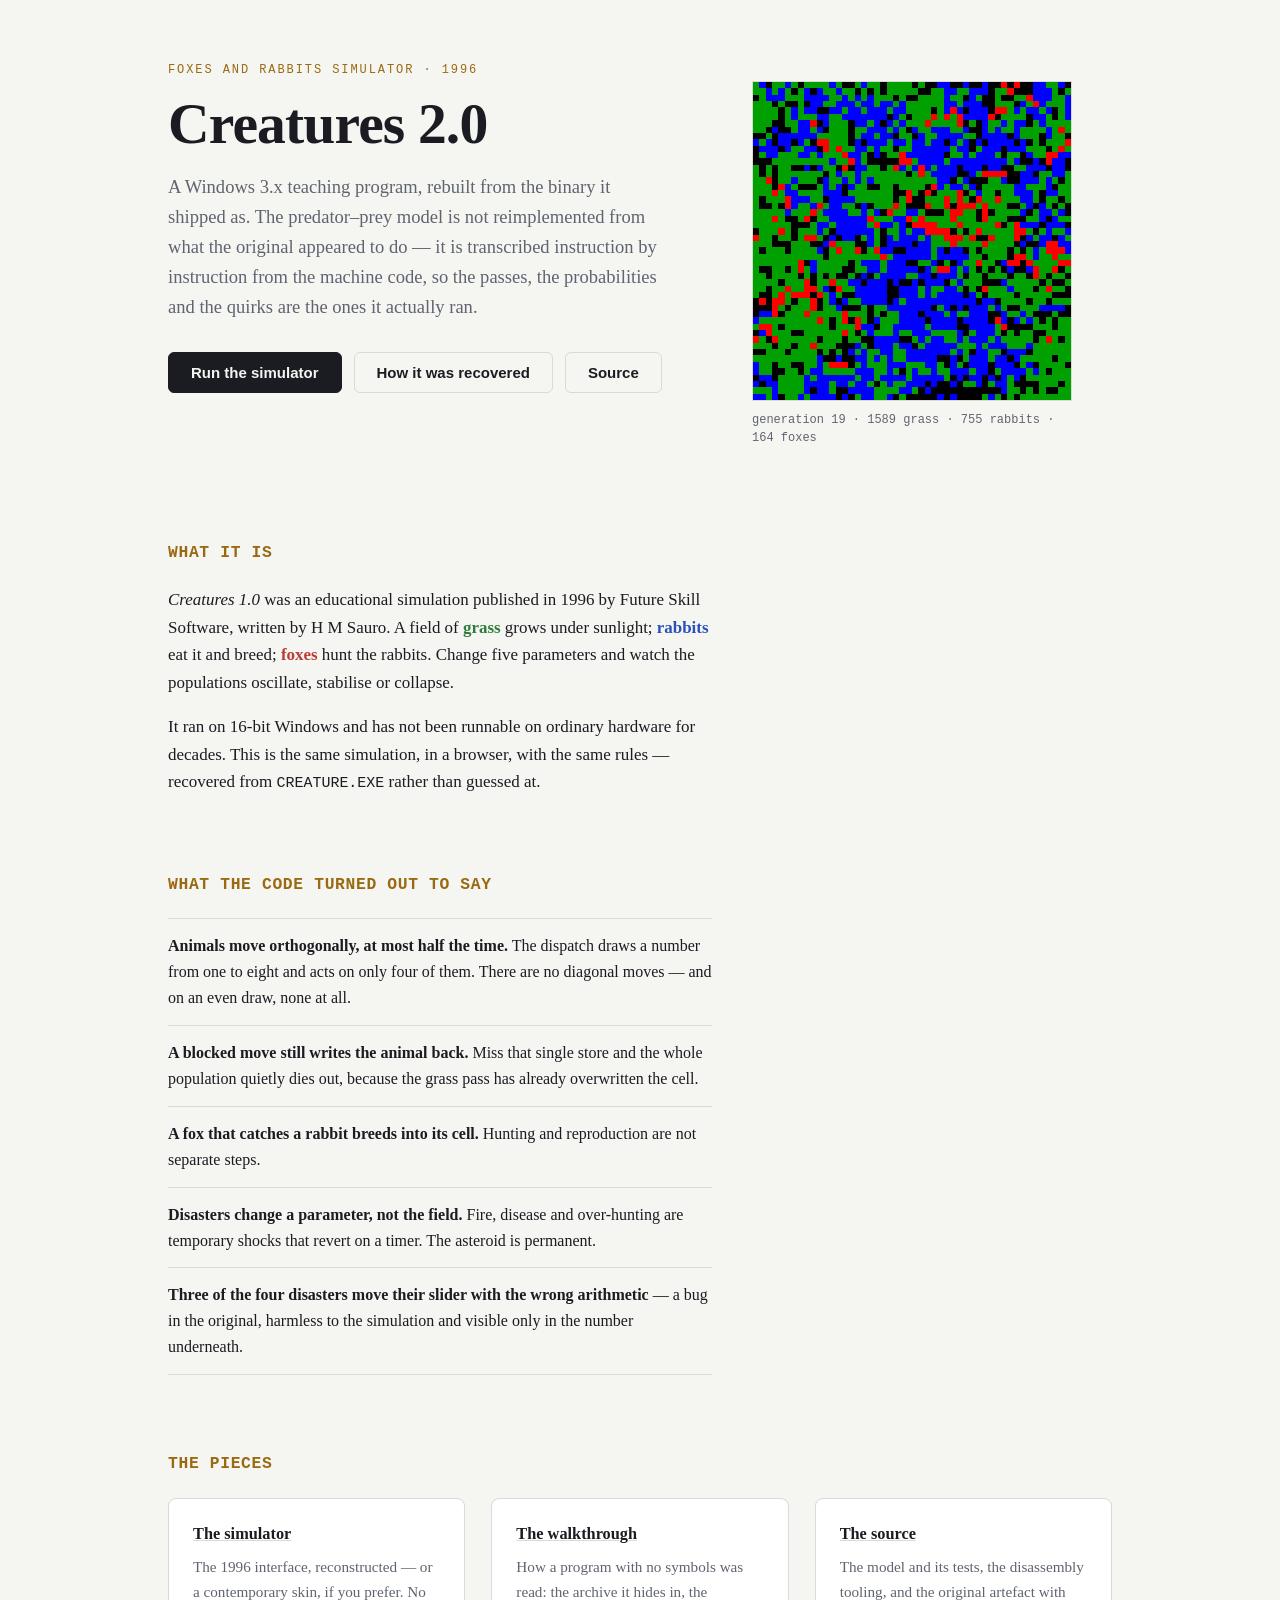
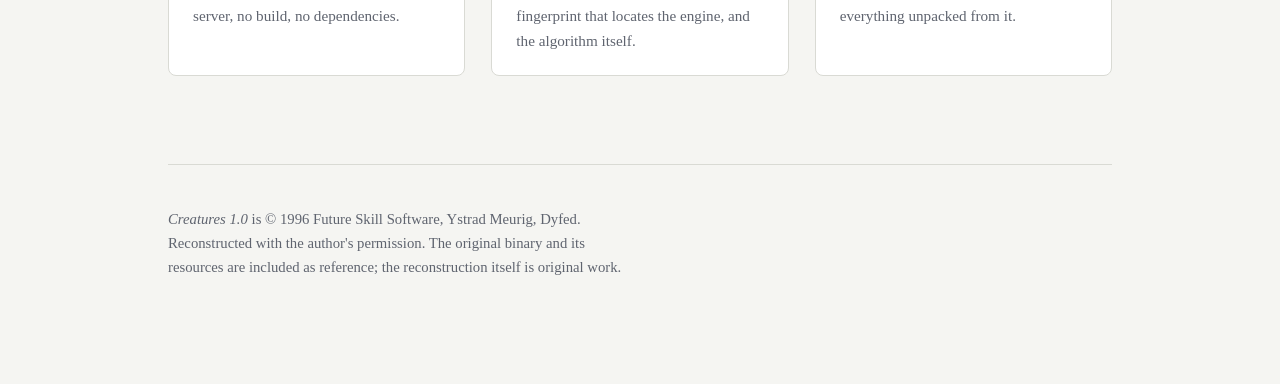
==== index.html @ 2053a732 "Add a landing page and GitHub Pages configuration The root index.html is the front door for creature" ====
<!doctype html>
<html lang="en">
<head>
<meta charset="utf-8">
<meta name="viewport" content="width=device-width,initial-scale=1">
<title>Creatures 2.0</title>
<meta name="description" content="A 1996 Windows teaching program, rebuilt from its shipped binary. The predator–prey model is transcribed instruction by instruction from the machine code.">
<style>
  :root {
    --ground: #F5F5F2;
    --surface: #FFFFFF;
    --rule: #D9DAD4;
    --text: #1A1C21;
    --muted: #5F646F;
    --amber: #9A6A12;
    --grass: #2F7D3C;
    --rabbit: #2B50B8;
    --fox: #B83E33;
    --measure: 64ch;
    /* The field keeps the original's colours in either theme: they are the
       subject, not decoration. */
    --sim-empty: #000;
    --sim-grass: #00a000;
    --sim-rabbit: #0000ff;
    --sim-fox: #ff0000;
  }
  @media (prefers-color-scheme: dark) {
    :root:not([data-theme="light"]) {
      --ground: #0E1117;
      --surface: #161A22;
      --rule: #262B36;
      --text: #D7DAE1;
      --muted: #868EA0;
      --amber: #E9B44C;
      --grass: #46A356;
      --rabbit: #6E92F0;
      --fox: #E05B4F;
    }
  }
  :root[data-theme="dark"] {
    --ground: #0E1117; --surface: #161A22; --rule: #262B36;
    --text: #D7DAE1; --muted: #868EA0; --amber: #E9B44C;
    --grass: #46A356; --rabbit: #6E92F0; --fox: #E05B4F;
  }

  * { box-sizing: border-box; }
  body {
    margin: 0;
    background: var(--ground);
    color: var(--text);
    font: 17px/1.62 "Iowan Old Style", "Palatino Linotype", Palatino,
      Georgia, "Times New Roman", serif;
    -webkit-font-smoothing: antialiased;
  }
  .wrap { max-width: 62rem; margin: 0 auto; padding: 0 24px 90px; }
  code, .mono {
    font-family: ui-monospace, "SF Mono", SFMono-Regular, Menlo, Consolas, monospace;
    font-size: .88em;
  }
  a { color: inherit; }

  /* ---- hero ---- */
  header { padding: 64px 0 0; }
  .kicker {
    font: 500 12px/1 ui-monospace, Menlo, monospace;
    letter-spacing: .16em; text-transform: uppercase;
    color: var(--amber); margin-bottom: 18px;
  }
  h1 {
    font-size: clamp(2.4rem, 6vw, 3.6rem); line-height: 1.04;
    margin: 0 0 18px; letter-spacing: -.015em; text-wrap: balance;
  }
  .standfirst {
    font-size: 1.16rem; color: var(--muted);
    max-width: var(--measure); margin: 0 0 30px;
  }
  .hero { display: flex; gap: 40px; align-items: flex-start; flex-wrap: wrap; }
  .hero__text { flex: 1 1 26rem; min-width: 0; }

  .stage { flex: 0 0 auto; }
  .stage figcaption {
    font: 12px/1.5 ui-monospace, Menlo, monospace;
    color: var(--muted); margin-top: 10px; max-width: 320px;
  }
  canvas {
    display: block; width: 320px; height: 320px;
    max-width: 100%; background: var(--sim-empty);
    border: 1px solid var(--rule);
    image-rendering: pixelated;
  }

  .actions { display: flex; gap: 12px; flex-wrap: wrap; margin: 0 0 10px; }
  .btn {
    display: inline-block; text-decoration: none;
    padding: 12px 22px; border-radius: 6px;
    border: 1px solid var(--rule);
    font: 600 15px/1 -apple-system, BlinkMacSystemFont, "Segoe UI", Helvetica, sans-serif;
  }
  .btn--go { background: var(--text); color: var(--ground); border-color: var(--text); }
  .btn:hover { opacity: .82; }
  .btn:focus-visible { outline: 2px solid var(--amber); outline-offset: 3px; }

  /* ---- body ---- */
  section { margin-top: 76px; }
  h2 {
    font-size: 1.02rem; margin: 0 0 20px;
    font-family: ui-monospace, Menlo, monospace; font-weight: 600;
    letter-spacing: .04em; text-transform: uppercase; color: var(--amber);
  }
  p { max-width: var(--measure); }
  .lede { font-size: 1.06rem; }

  .grid { display: grid; grid-template-columns: repeat(auto-fit, minmax(15rem, 1fr)); gap: 26px; }
  .card {
    background: var(--surface); border: 1px solid var(--rule);
    border-radius: 8px; padding: 22px 24px;
  }
  .card h3 { margin: 0 0 8px; font-size: 1.02rem; }
  .card p { margin: 0; font-size: .95rem; color: var(--muted); }
  .card a { text-decoration-color: var(--rule); }

  ul.findings { list-style: none; margin: 0; padding: 0; max-width: var(--measure); }
  ul.findings li {
    padding: 14px 0; border-top: 1px solid var(--rule); font-size: 1rem;
  }
  ul.findings li:last-child { border-bottom: 1px solid var(--rule); }
  .g { color: var(--grass); font-weight: 600; }
  .r { color: var(--rabbit); font-weight: 600; }
  .f { color: var(--fox); font-weight: 600; }

  footer {
    margin-top: 88px; padding-top: 28px; border-top: 1px solid var(--rule);
    color: var(--muted); font-size: .92rem;
  }
  footer p { max-width: var(--measure); }

  @media (prefers-reduced-motion: no-preference) {
    a { transition: opacity .15s ease; }
  }
</style>
</head>
<body>

<div class="wrap">

<header>
  <div class="hero">
    <div class="hero__text">
      <div class="kicker">Foxes and Rabbits Simulator · 1996</div>
      <h1>Creatures 2.0</h1>
      <p class="standfirst">
        A Windows&nbsp;3.x teaching program, rebuilt from the binary it shipped
        as. The predator–prey model is not reimplemented from what the original
        appeared to do — it is transcribed instruction by instruction from the
        machine code, so the passes, the probabilities and the quirks are the
        ones it actually ran.
      </p>
      <div class="actions">
        <a class="btn btn--go" href="web/index.html">Run the simulator</a>
        <a class="btn" href="walkthrough.html">How it was recovered</a>
        <a class="btn" href="https://github.com/sweeney/creatures">Source</a>
      </div>
    </div>

    <figure class="stage">
      <canvas id="field" width="50" height="50" aria-label="The simulation running"></canvas>
      <figcaption id="stat">STABLE.FLD — the manual's stable ecosystem, running live</figcaption>
    </figure>
  </div>
</header>

<section>
  <h2>What it is</h2>
  <p class="lede">
    <em>Creatures 1.0</em> was an educational simulation published in 1996 by
    Future Skill Software, written by H&nbsp;M&nbsp;Sauro. A field of
    <span class="g">grass</span> grows under sunlight;
    <span class="r">rabbits</span> eat it and breed;
    <span class="f">foxes</span> hunt the rabbits. Change five parameters and
    watch the populations oscillate, stabilise or collapse.
  </p>
  <p>
    It ran on 16-bit Windows and has not been runnable on ordinary hardware for
    decades. This is the same simulation, in a browser, with the same rules —
    recovered from <code>CREATURE.EXE</code> rather than guessed at.
  </p>
</section>

<section>
  <h2>What the code turned out to say</h2>
  <ul class="findings">
    <li>
      <strong>Animals move orthogonally, at most half the time.</strong>
      The dispatch draws a number from one to eight and acts on only four of
      them. There are no diagonal moves — and on an even draw, none at all.
    </li>
    <li>
      <strong>A blocked move still writes the animal back.</strong>
      Miss that single store and the whole population quietly dies out, because
      the grass pass has already overwritten the cell.
    </li>
    <li>
      <strong>A fox that catches a rabbit breeds into its cell.</strong>
      Hunting and reproduction are not separate steps.
    </li>
    <li>
      <strong>Disasters change a parameter, not the field.</strong>
      Fire, disease and over-hunting are temporary shocks that revert on a
      timer. The asteroid is permanent.
    </li>
    <li>
      <strong>Three of the four disasters move their slider with the wrong
      arithmetic</strong> — a bug in the original, harmless to the simulation
      and visible only in the number underneath.
    </li>
  </ul>
</section>

<section>
  <h2>The pieces</h2>
  <div class="grid">
    <div class="card">
      <h3><a href="web/index.html">The simulator</a></h3>
      <p>The 1996 interface, reconstructed — or a contemporary skin, if you
        prefer. No server, no build, no dependencies.</p>
    </div>
    <div class="card">
      <h3><a href="walkthrough.html">The walkthrough</a></h3>
      <p>How a program with no symbols was read: the archive it hides in, the
        fingerprint that locates the engine, and the algorithm itself.</p>
    </div>
    <div class="card">
      <h3><a href="https://github.com/sweeney/creatures">The source</a></h3>
      <p>The model and its tests, the disassembly tooling, and the original
        artefact with everything unpacked from it.</p>
    </div>
  </div>
</section>

<footer>
  <p>
    <em>Creatures 1.0</em> is © 1996 Future Skill Software, Ystrad Meurig,
    Dyfed. Reconstructed with the author's permission. The original binary and
    its resources are included as reference; the reconstruction itself is
    original work.
  </p>
</footer>

</div>

<script src="core/creatures.js"></script>
<script src="web/fields.js"></script>
<script>
// The hero is the simulation itself, running the shipped STABLE.FLD. If
// anything is unavailable the canvas simply stays black, and the page is
// unaffected.
(function () {
  'use strict';
  var C = window.Creatures;
  var canvas = document.getElementById('field');
  if (!C || !canvas || typeof FIELDS === 'undefined') return;

  var ctx = canvas.getContext('2d');
  var css = getComputedStyle(document.documentElement);
  var colour = {
    empty: css.getPropertyValue('--sim-empty').trim() || '#000',
    grass: css.getPropertyValue('--sim-grass').trim() || '#00a000',
    rabbit: css.getPropertyValue('--sim-rabbit').trim() || '#0000ff',
    fox: css.getPropertyValue('--sim-fox').trim() || '#f00',
  };

  var field, model, img;
  function reset() {
    field = C.Field.fromBase64(FIELDS.STABLE);
    model = new C.Model(field, new C.Xorshift32(Date.now() & 0xffff));
    canvas.width = field.size;
    canvas.height = field.size;
    img = ctx.createImageData(field.size, field.size);
  }

  function rgb(hex) {
    var h = hex.replace('#', '');
    if (h.length === 3) h = h[0] + h[0] + h[1] + h[1] + h[2] + h[2];
    var n = parseInt(h, 16);
    return [(n >> 16) & 255, (n >> 8) & 255, n & 255];
  }
  var PAL = {
    empty: rgb(colour.empty), grass: rgb(colour.grass),
    rabbit: rgb(colour.rabbit), fox: rgb(colour.fox),
  };

  function draw() {
    var d = img.data, n = field.size, k = 0;
    for (var r = 1; r <= n; r++) {
      for (var c = 1; c <= n; c++) {
        var v = field.get(r, c);
        var p = (v & C.FOX) ? PAL.fox
          : (v & (C.RABBIT | C.DISEASED)) ? PAL.rabbit
          : (v & C.GRASS) ? PAL.grass : PAL.empty;
        d[k++] = p[0]; d[k++] = p[1]; d[k++] = p[2]; d[k++] = 255;
      }
    }
    ctx.putImageData(img, 0, 0);
  }

  var stat = document.getElementById('stat');
  function label() {
    var c = model.counts();
    stat.textContent = 'generation ' + model.generation
      + ' · ' + c.grass + ' grass · ' + c.rabbits + ' rabbits · ' + c.foxes + ' foxes';
  }

  reset();
  draw();
  label();

  var still = matchMedia('(prefers-reduced-motion: reduce)');
  if (still.matches) return;              // a single frame is enough

  var last = 0;
  function tick(now) {
    if (now - last > 110) {
      last = now;
      model.step();
      var c = model.counts();
      // Restart if the ecosystem collapses, so the page is never a dead field.
      if (c.rabbits === 0 && c.foxes === 0) reset();
      draw();
      label();
    }
    requestAnimationFrame(tick);
  }
  requestAnimationFrame(tick);
})();
</script>
</body>
</html>
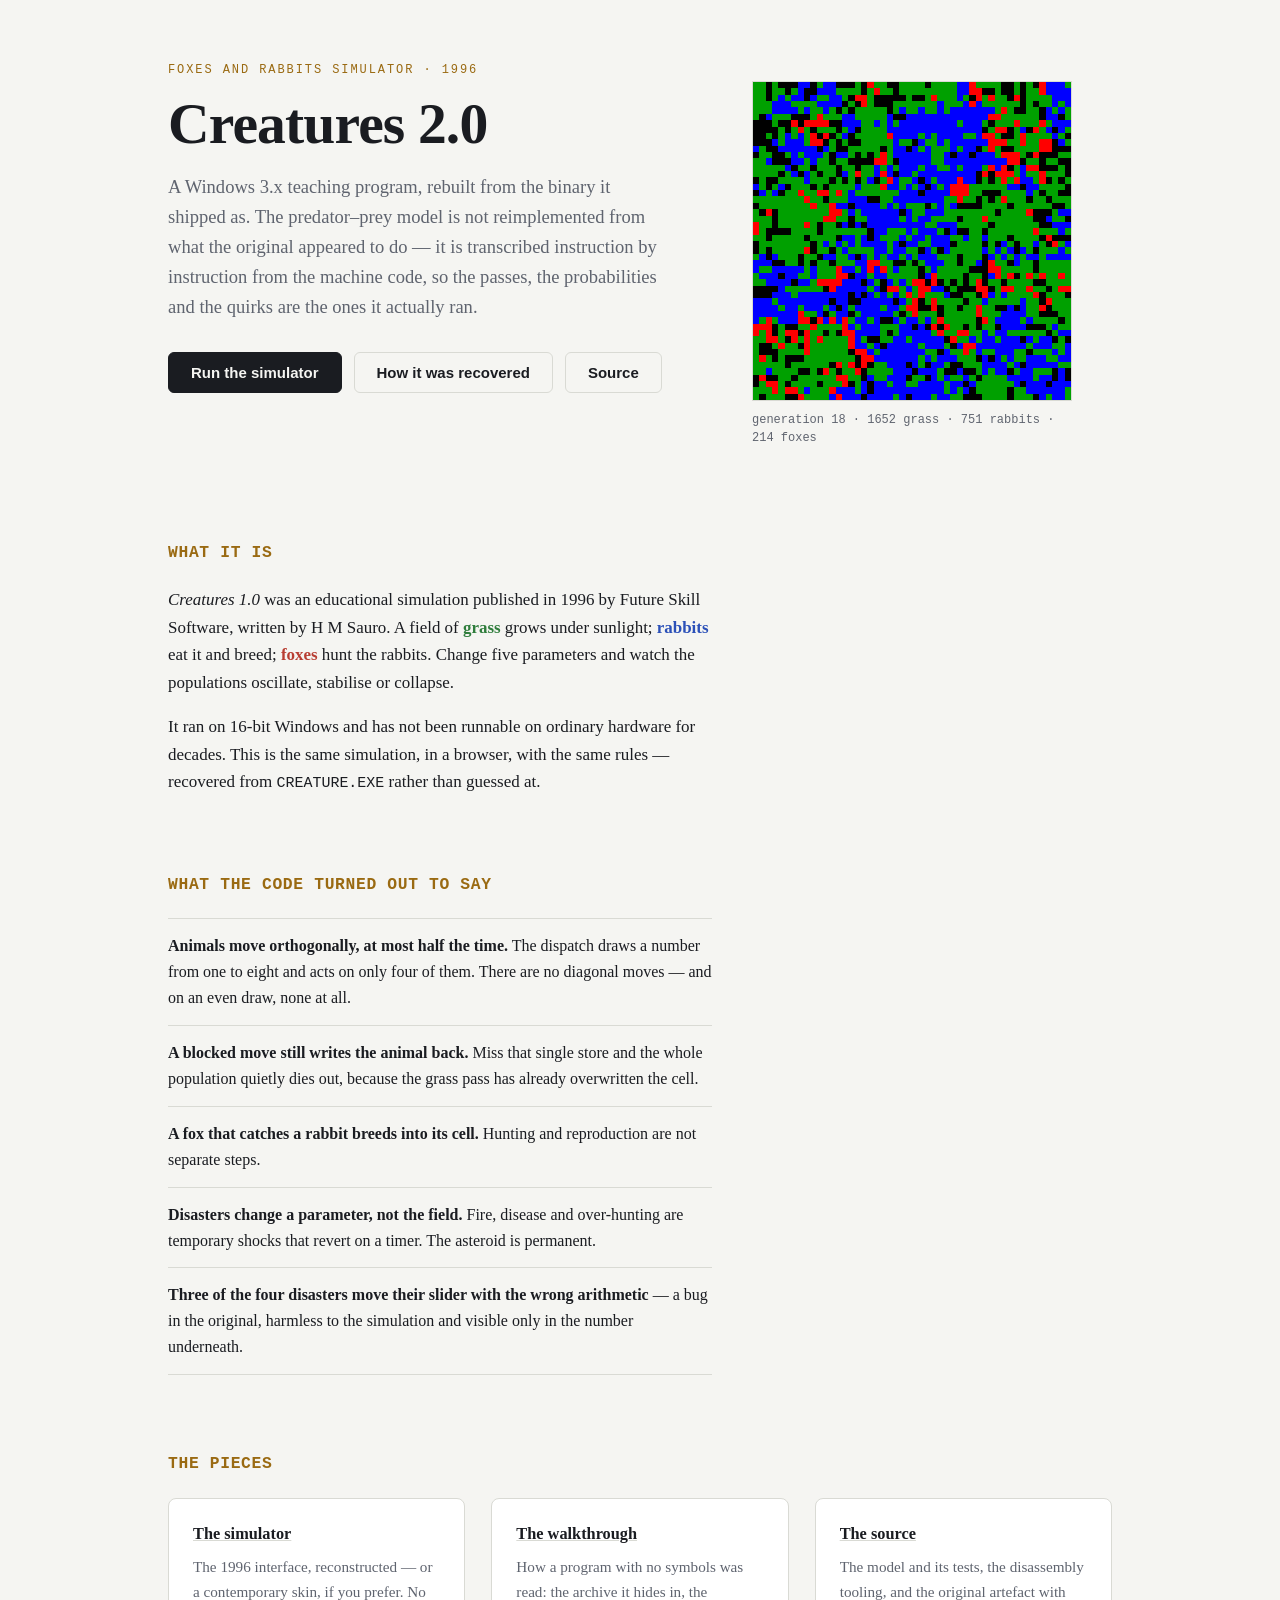
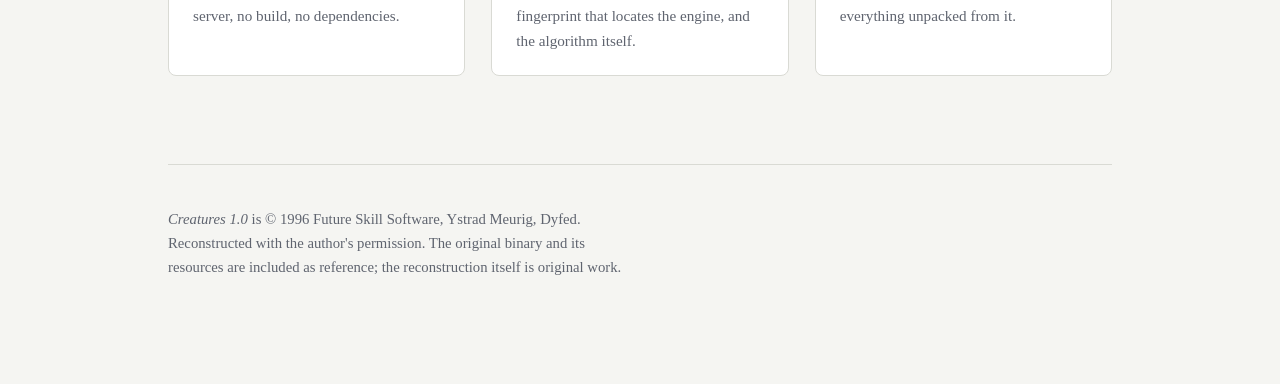
==== commit edfc98d9: "Rename the walkthrough to say what it is walkthrough.html said nothing about its subject, and "Readi" ====
--- a/index.html
+++ b/index.html
@@ -157,7 +157,7 @@
       </p>
       <div class="actions">
         <a class="btn btn--go" href="web/index.html">Run the simulator</a>
-        <a class="btn" href="walkthrough.html">How it was recovered</a>
+        <a class="btn" href="reverse-engineering-creatures.html">How it was recovered</a>
         <a class="btn" href="https://github.com/sweeney/creatures">Source</a>
       </div>
     </div>
@@ -225,7 +225,7 @@
         prefer. No server, no build, no dependencies.</p>
     </div>
     <div class="card">
-      <h3><a href="walkthrough.html">The walkthrough</a></h3>
+      <h3><a href="reverse-engineering-creatures.html">The walkthrough</a></h3>
       <p>How a program with no symbols was read: the archive it hides in, the
         fingerprint that locates the engine, and the algorithm itself.</p>
     </div>
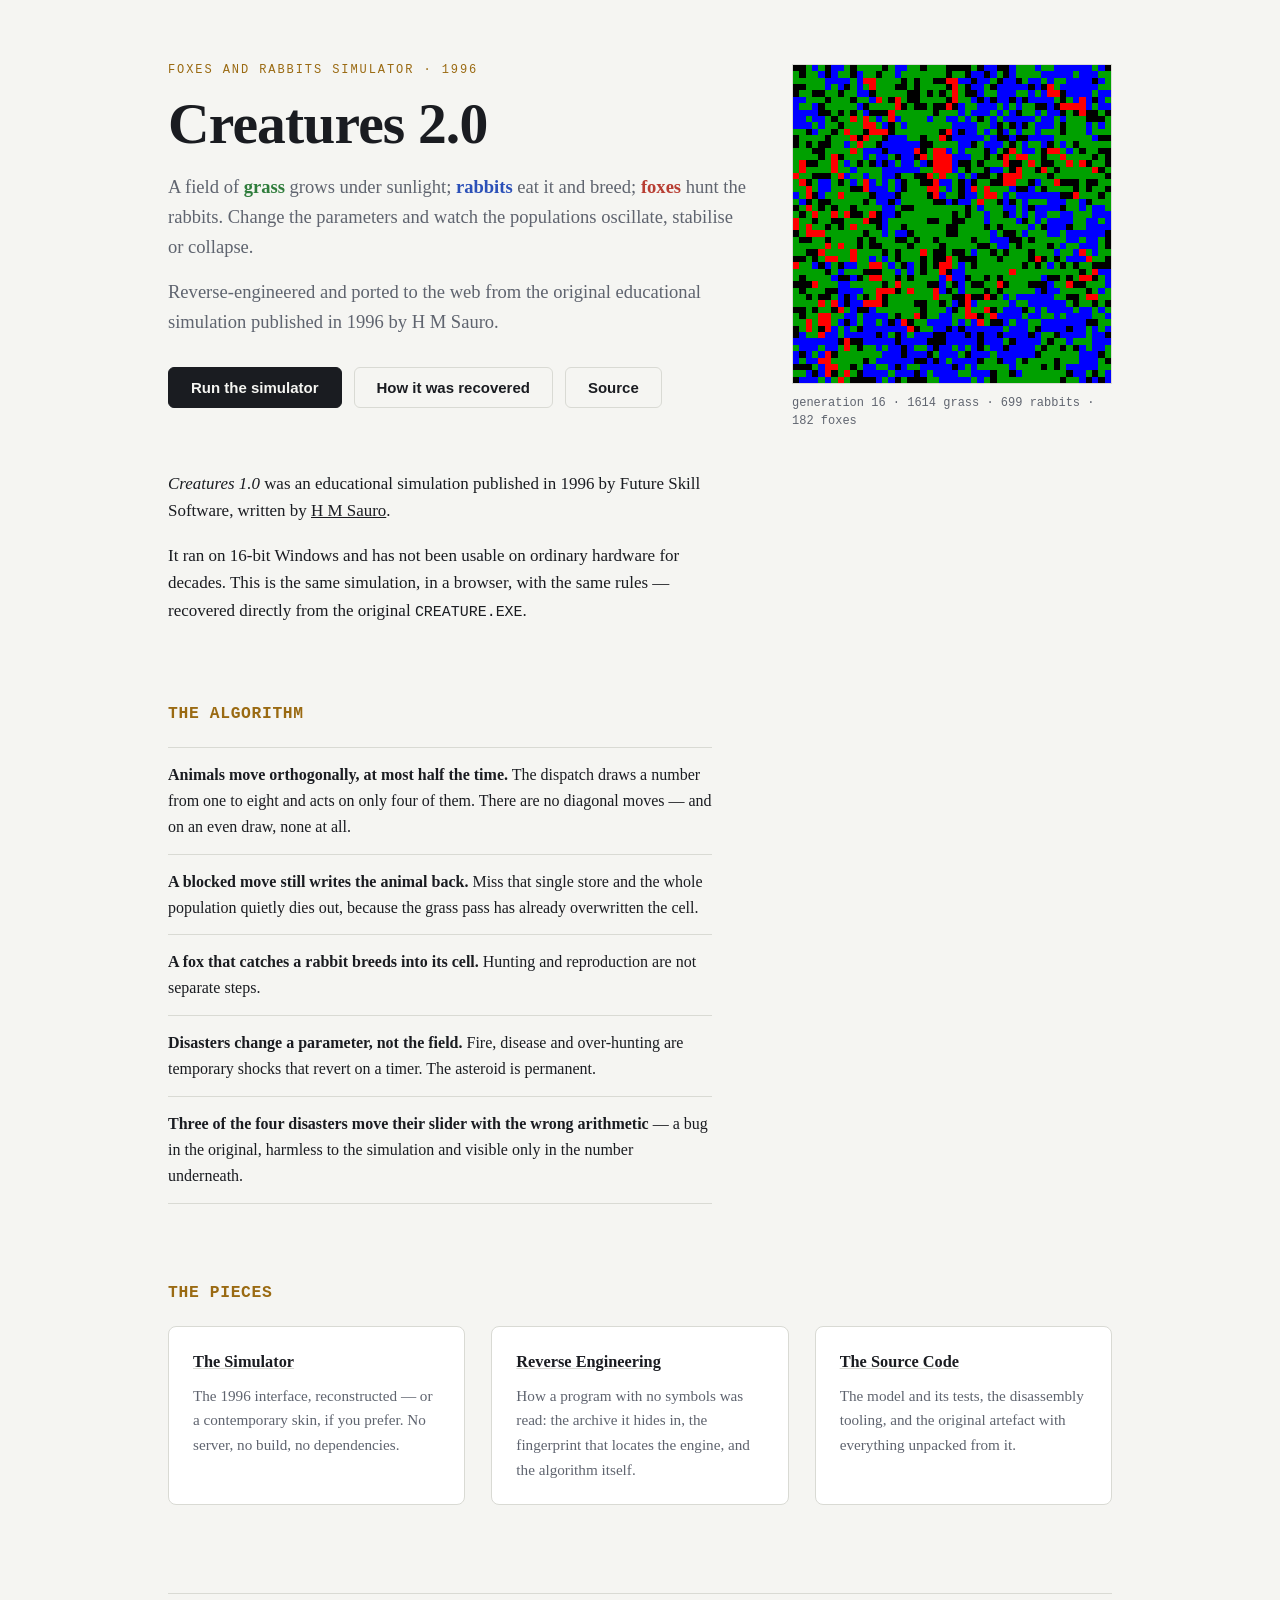
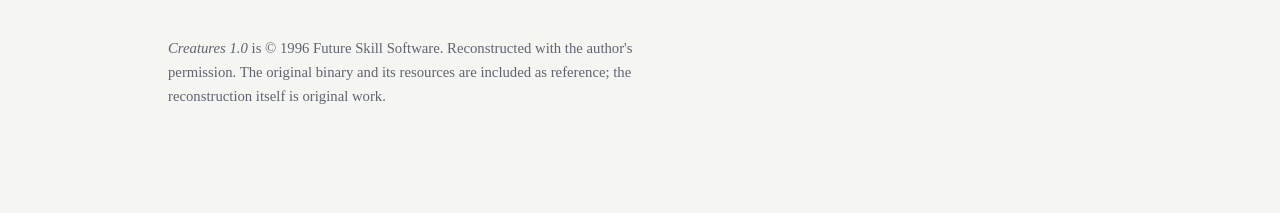
==== commit fb3e99de: "Landing page copy and spacing Lead with what the simulation does rather than how it was recovered: a" ====
--- a/index.html
+++ b/index.html
@@ -72,12 +72,17 @@
   }
   .standfirst {
     font-size: 1.16rem; color: var(--muted);
-    max-width: var(--measure); margin: 0 0 30px;
-  }
+    max-width: var(--measure); margin: 0 0 15px;
+  }
+  /* The gap before the buttons is a break between sections; the gap between
+     the paragraphs is not. Only the last one carries it. */
+  .standfirst:last-of-type { margin-bottom: 30px; }
   .hero { display: flex; gap: 40px; align-items: flex-start; flex-wrap: wrap; }
   .hero__text { flex: 1 1 26rem; min-width: 0; }
 
-  .stage { flex: 0 0 auto; }
+  /* figure carries a default 1em/40px margin: it would drop the field below
+     the kicker instead of aligning their tops. */
+  .stage { flex: 0 0 auto; margin: 0; }
   .stage figcaption {
     font: 12px/1.5 ui-monospace, Menlo, monospace;
     color: var(--muted); margin-top: 10px; max-width: 320px;
@@ -102,6 +107,9 @@
 
   /* ---- body ---- */
   section { margin-top: 76px; }
+  /* 76px separates one titled section from the next. The first has no title,
+     so it reads as a continuation of the hero and needs less air. */
+  header + section { margin-top: 40px; }
   h2 {
     font-size: 1.02rem; margin: 0 0 20px;
     font-family: ui-monospace, Menlo, monospace; font-weight: 600;
@@ -149,11 +157,14 @@
       <div class="kicker">Foxes and Rabbits Simulator · 1996</div>
       <h1>Creatures 2.0</h1>
       <p class="standfirst">
-        A Windows&nbsp;3.x teaching program, rebuilt from the binary it shipped
-        as. The predator–prey model is not reimplemented from what the original
-        appeared to do — it is transcribed instruction by instruction from the
-        machine code, so the passes, the probabilities and the quirks are the
-        ones it actually ran.
+        A field of <span class="g">grass</span> grows under sunlight;
+        <span class="r">rabbits</span> eat it and breed;
+        <span class="f">foxes</span> hunt the rabbits. Change the parameters and
+        watch the populations oscillate, stabilise or collapse.
+      </p>
+      <p class="standfirst">
+        Reverse-engineered and ported to the web from the original educational
+        simulation published in 1996 by H&nbsp;M&nbsp;Sauro.
       </p>
       <div class="actions">
         <a class="btn btn--go" href="web/index.html">Run the simulator</a>
@@ -170,24 +181,19 @@
 </header>
 
 <section>
-  <h2>What it is</h2>
   <p class="lede">
     <em>Creatures 1.0</em> was an educational simulation published in 1996 by
-    Future Skill Software, written by H&nbsp;M&nbsp;Sauro. A field of
-    <span class="g">grass</span> grows under sunlight;
-    <span class="r">rabbits</span> eat it and breed;
-    <span class="f">foxes</span> hunt the rabbits. Change five parameters and
-    watch the populations oscillate, stabilise or collapse.
+    Future Skill Software, written by <a href="https://www.engr.washington.edu/facultyfinder/herbert-sauro">H&nbsp;M&nbsp;Sauro</a>.
   </p>
   <p>
-    It ran on 16-bit Windows and has not been runnable on ordinary hardware for
+    It ran on 16-bit Windows and has not been usable on ordinary hardware for
     decades. This is the same simulation, in a browser, with the same rules —
-    recovered from <code>CREATURE.EXE</code> rather than guessed at.
+    recovered directly from the original <code>CREATURE.EXE</code>.
   </p>
 </section>
 
 <section>
-  <h2>What the code turned out to say</h2>
+  <h2>The Algorithm</h2>
   <ul class="findings">
     <li>
       <strong>Animals move orthogonally, at most half the time.</strong>
@@ -220,17 +226,17 @@
   <h2>The pieces</h2>
   <div class="grid">
     <div class="card">
-      <h3><a href="web/index.html">The simulator</a></h3>
+      <h3><a href="web/index.html">The Simulator</a></h3>
       <p>The 1996 interface, reconstructed — or a contemporary skin, if you
         prefer. No server, no build, no dependencies.</p>
     </div>
     <div class="card">
-      <h3><a href="reverse-engineering-creatures.html">The walkthrough</a></h3>
+      <h3><a href="reverse-engineering-creatures.html">Reverse Engineering</a></h3>
       <p>How a program with no symbols was read: the archive it hides in, the
         fingerprint that locates the engine, and the algorithm itself.</p>
     </div>
     <div class="card">
-      <h3><a href="https://github.com/sweeney/creatures">The source</a></h3>
+      <h3><a href="https://github.com/sweeney/creatures">The Source Code</a></h3>
       <p>The model and its tests, the disassembly tooling, and the original
         artefact with everything unpacked from it.</p>
     </div>
@@ -239,8 +245,7 @@
 
 <footer>
   <p>
-    <em>Creatures 1.0</em> is © 1996 Future Skill Software, Ystrad Meurig,
-    Dyfed. Reconstructed with the author's permission. The original binary and
+    <em>Creatures 1.0</em> is © 1996 Future Skill Software. Reconstructed with the author's permission. The original binary and
     its resources are included as reference; the reconstruction itself is
     original work.
   </p>
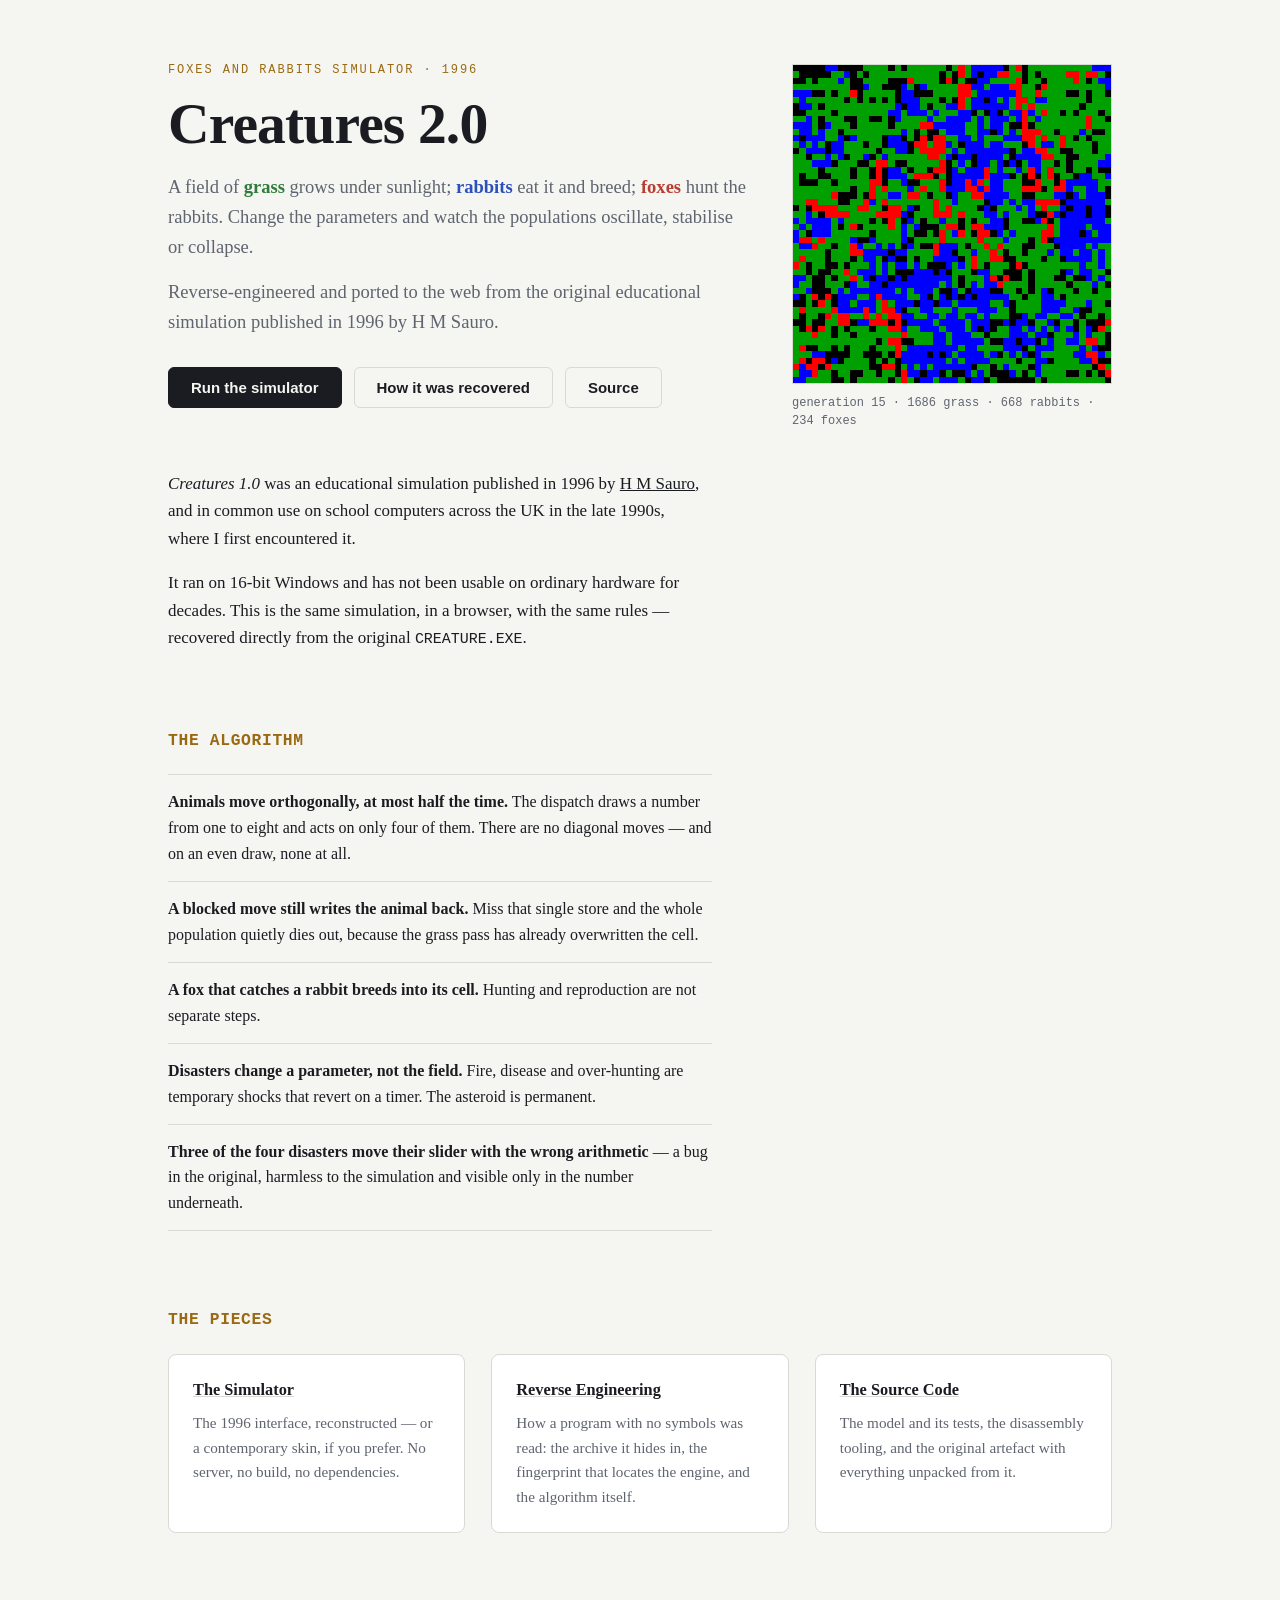
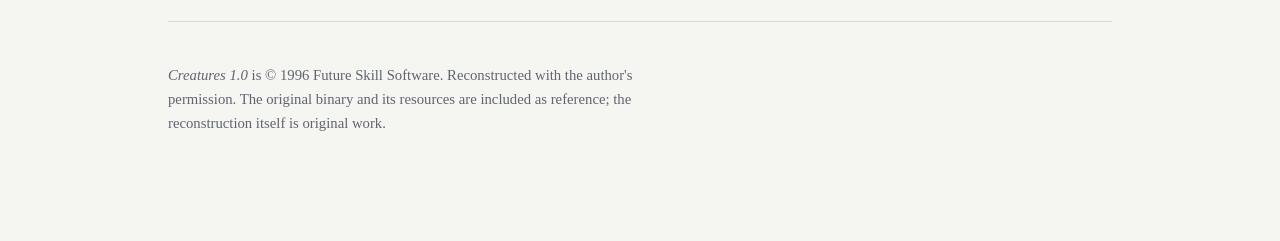
==== commit 2a120bac: "Landing page: personal note, and keep the app reachable off disk Adds where the program was encounte" ====
--- a/index.html
+++ b/index.html
@@ -167,7 +167,7 @@
         simulation published in 1996 by H&nbsp;M&nbsp;Sauro.
       </p>
       <div class="actions">
-        <a class="btn btn--go" href="web/index.html">Run the simulator</a>
+        <a class="btn btn--go" href="./web/index.html">Run the simulator</a>
         <a class="btn" href="reverse-engineering-creatures.html">How it was recovered</a>
         <a class="btn" href="https://github.com/sweeney/creatures">Source</a>
       </div>
@@ -183,7 +183,9 @@
 <section>
   <p class="lede">
     <em>Creatures 1.0</em> was an educational simulation published in 1996 by
-    Future Skill Software, written by <a href="https://www.engr.washington.edu/facultyfinder/herbert-sauro">H&nbsp;M&nbsp;Sauro</a>.
+    <a href="https://www.engr.washington.edu/facultyfinder/herbert-sauro">H&nbsp;M&nbsp;Sauro</a>,
+    and in common use on school computers across the UK in the late 1990s,
+    where I first encountered it.
   </p>
   <p>
     It ran on 16-bit Windows and has not been usable on ordinary hardware for
@@ -226,7 +228,7 @@
   <h2>The pieces</h2>
   <div class="grid">
     <div class="card">
-      <h3><a href="web/index.html">The Simulator</a></h3>
+      <h3><a href="./web/index.html">The Simulator</a></h3>
       <p>The 1996 interface, reconstructed — or a contemporary skin, if you
         prefer. No server, no build, no dependencies.</p>
     </div>
@@ -245,9 +247,9 @@
 
 <footer>
   <p>
-    <em>Creatures 1.0</em> is © 1996 Future Skill Software. Reconstructed with the author's permission. The original binary and
-    its resources are included as reference; the reconstruction itself is
-    original work.
+    <em>Creatures 1.0</em> is © 1996 Future Skill Software. Reconstructed
+    with the author's permission. The original binary and its resources are
+    included as reference; the reconstruction itself is original work.
   </p>
 </footer>
 
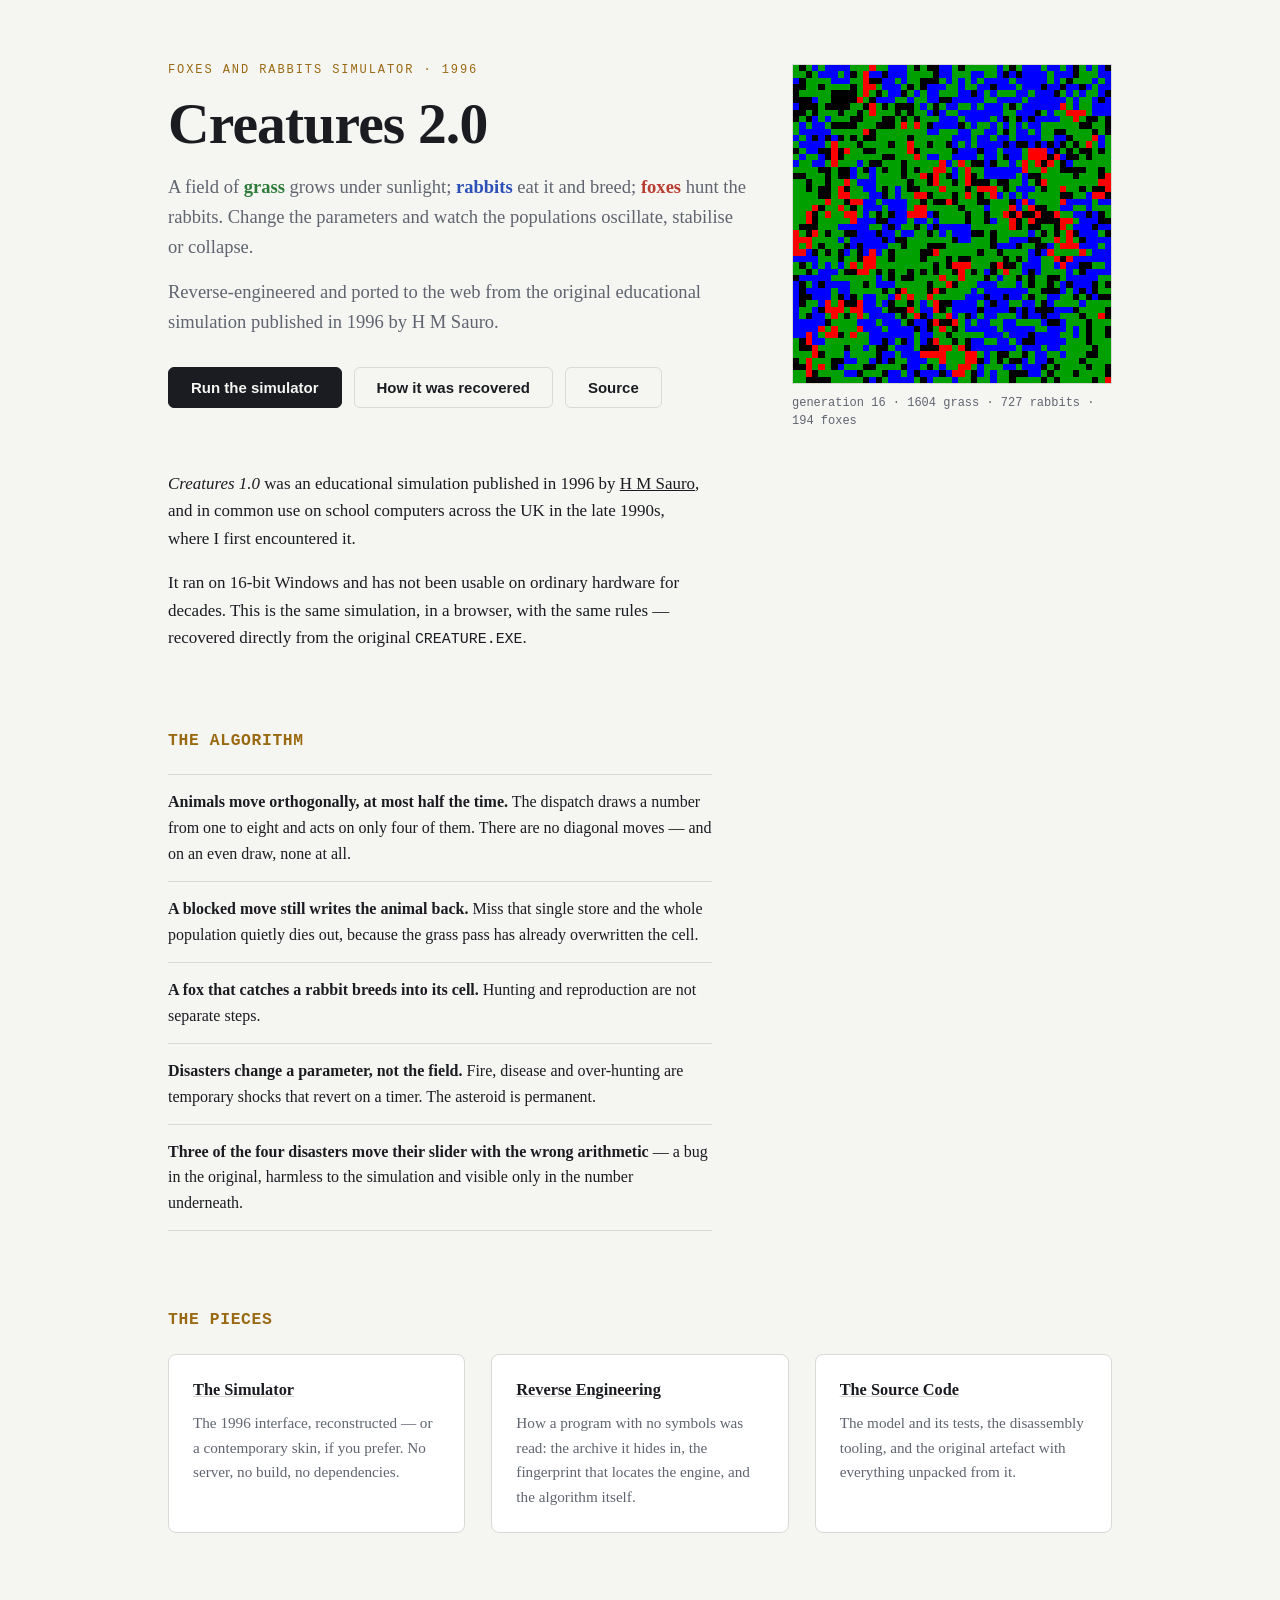
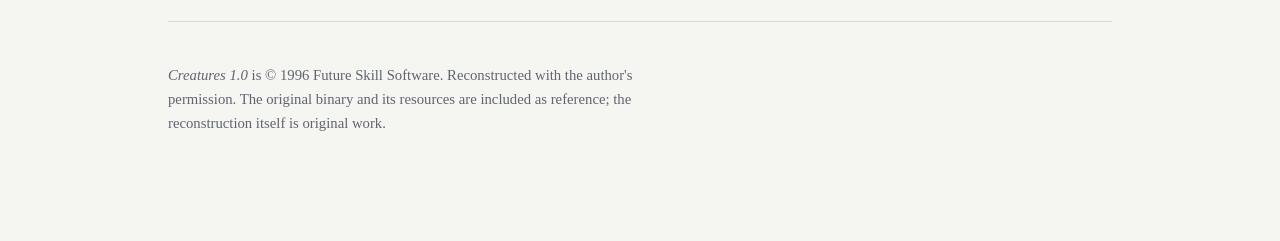
==== commit 05f5866d: "Give every page the species favicon The three species on the diagonal, the same figure as the About " ====
--- a/index.html
+++ b/index.html
@@ -3,6 +3,10 @@
 <head>
 <meta charset="utf-8">
 <meta name="viewport" content="width=device-width,initial-scale=1">
+<!-- The three species on the diagonal, the same figure as the About
+     dialog's icon. Inline so it needs no request and no path, which
+     also survives being opened straight off disk. -->
+<link rel="icon" href="data:image/svg+xml,%3Csvg xmlns='http://www.w3.org/2000/svg' width='32' height='32' viewBox='0 0 32 32'%3E%3ClinearGradient id='g' x1='0' y1='0' x2='1' y2='1'%3E%3Cstop offset='40%25' stop-color='%2300a000'/%3E%3Cstop offset='40%25' stop-color='%230000ff'/%3E%3Cstop offset='70%25' stop-color='%230000ff'/%3E%3Cstop offset='70%25' stop-color='%23ff0000'/%3E%3C/linearGradient%3E%3Crect width='32' height='32' fill='url(%23g)'/%3E%3C/svg%3E">
 <title>Creatures 2.0</title>
 <meta name="description" content="A 1996 Windows teaching program, rebuilt from its shipped binary. The predator–prey model is transcribed instruction by instruction from the machine code.">
 <style>
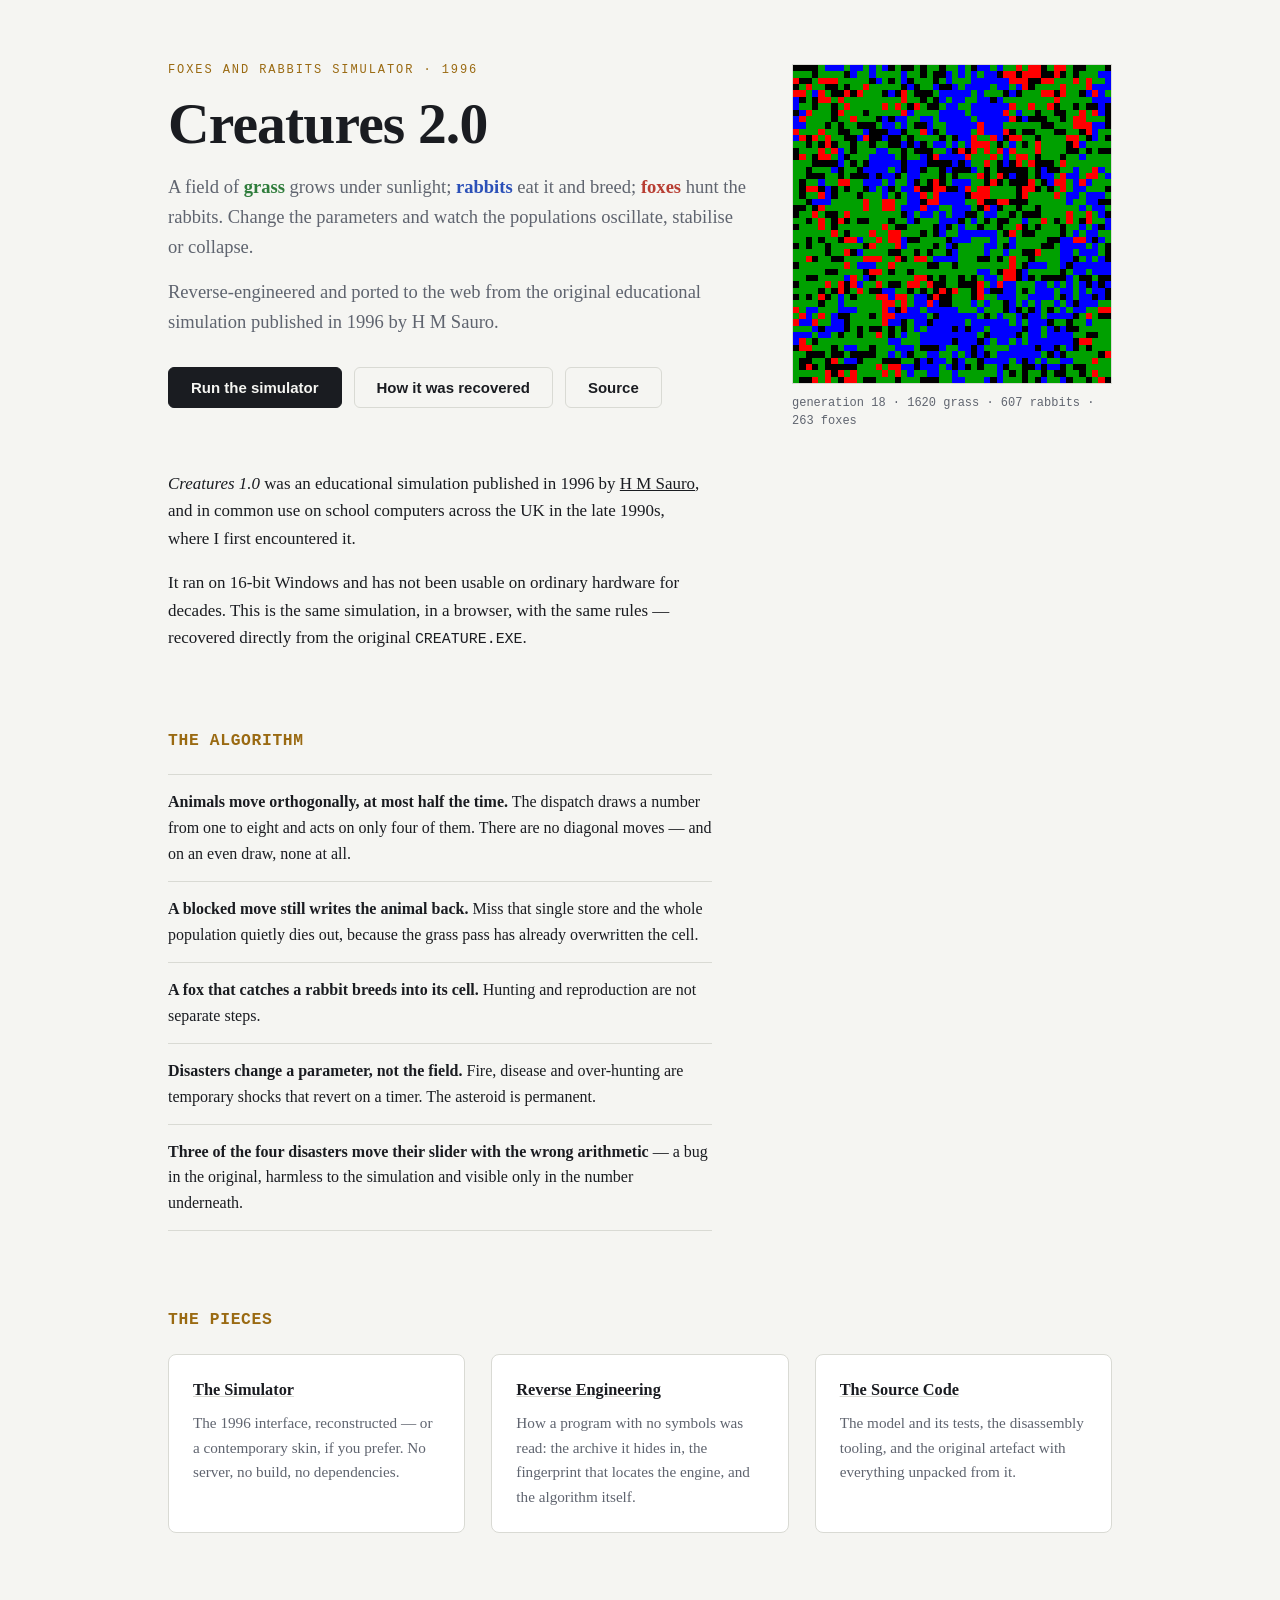
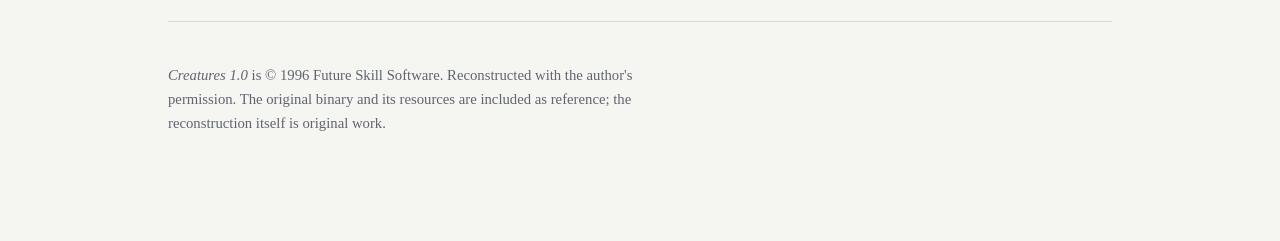
==== commit 6229bf6e: "Make the favicon a real asset instead of four embeds icon.svg is now the source, referenced by index" ====
--- a/index.html
+++ b/index.html
@@ -3,10 +3,7 @@
 <head>
 <meta charset="utf-8">
 <meta name="viewport" content="width=device-width,initial-scale=1">
-<!-- The three species on the diagonal, the same figure as the About
-     dialog's icon. Inline so it needs no request and no path, which
-     also survives being opened straight off disk. -->
-<link rel="icon" href="data:image/svg+xml,%3Csvg xmlns='http://www.w3.org/2000/svg' width='32' height='32' viewBox='0 0 32 32'%3E%3ClinearGradient id='g' x1='0' y1='0' x2='1' y2='1'%3E%3Cstop offset='40%25' stop-color='%2300a000'/%3E%3Cstop offset='40%25' stop-color='%230000ff'/%3E%3Cstop offset='70%25' stop-color='%230000ff'/%3E%3Cstop offset='70%25' stop-color='%23ff0000'/%3E%3C/linearGradient%3E%3Crect width='32' height='32' fill='url(%23g)'/%3E%3C/svg%3E">
+<link rel="icon" href="icon.svg">
 <title>Creatures 2.0</title>
 <meta name="description" content="A 1996 Windows teaching program, rebuilt from its shipped binary. The predator–prey model is transcribed instruction by instruction from the machine code.">
 <style>
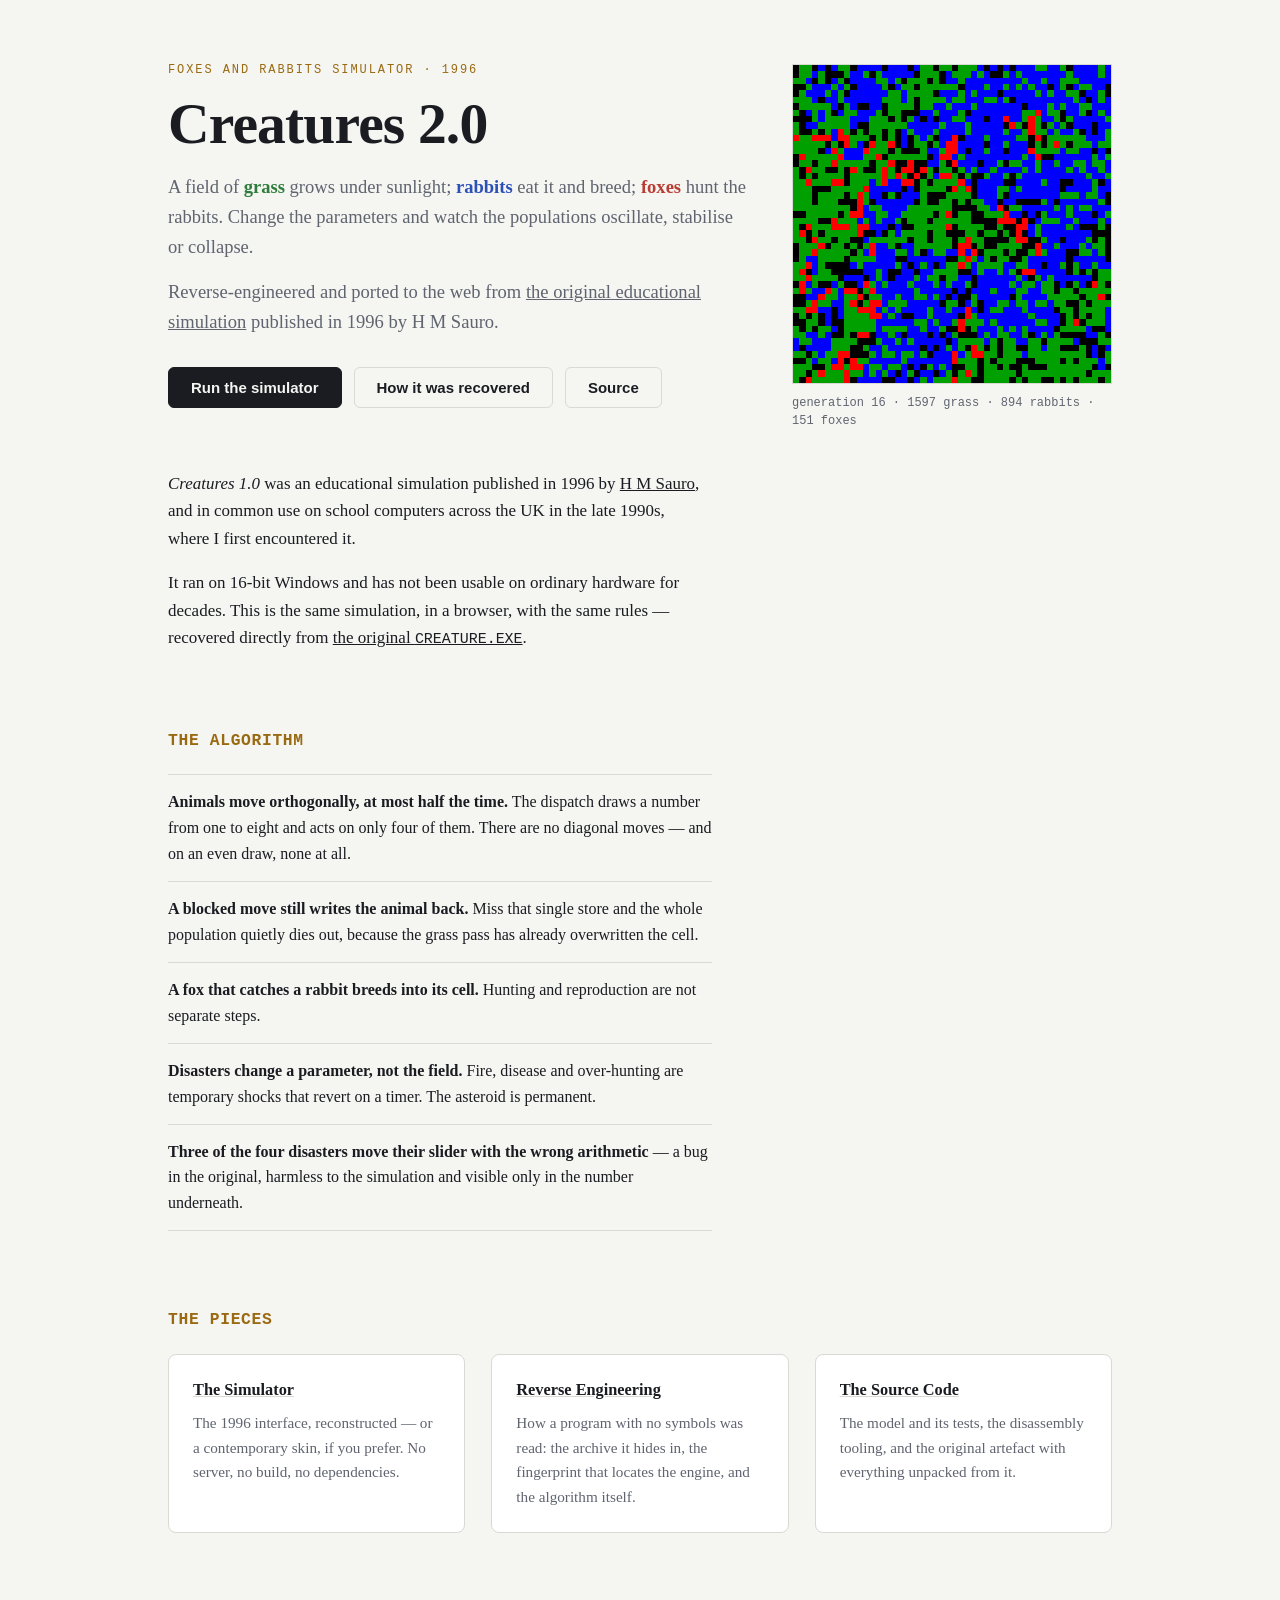
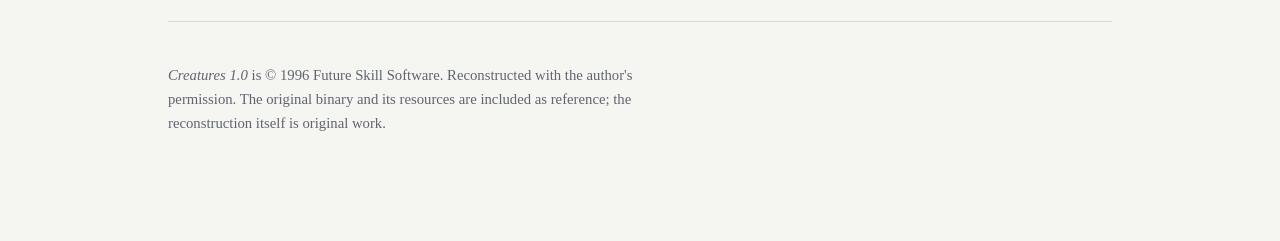
==== commit 9ca32006: "Link the archived original from the landing page Both mentions now link the Wayback capture, unified" ====
--- a/index.html
+++ b/index.html
@@ -164,8 +164,10 @@
         watch the populations oscillate, stabilise or collapse.
       </p>
       <p class="standfirst">
-        Reverse-engineered and ported to the web from the original educational
-        simulation published in 1996 by H&nbsp;M&nbsp;Sauro.
+        Reverse-engineered and ported to the web from
+        <a href="https://web.archive.org/web/20040606134001fw_/http://www.fssc.demon.co.uk/EduSoft/Creatures/creature.htm"
+        >the original educational simulation</a> published in 1996 by
+        H&nbsp;M&nbsp;Sauro.
       </p>
       <div class="actions">
         <a class="btn btn--go" href="./web/index.html">Run the simulator</a>
@@ -191,7 +193,9 @@
   <p>
     It ran on 16-bit Windows and has not been usable on ordinary hardware for
     decades. This is the same simulation, in a browser, with the same rules —
-    recovered directly from the original <code>CREATURE.EXE</code>.
+    recovered directly from
+    <a href="https://web.archive.org/web/20040606134001fw_/http://www.fssc.demon.co.uk/EduSoft/Creatures/creature.htm"
+    >the original <code>CREATURE.EXE</code></a>.
   </p>
 </section>
 
